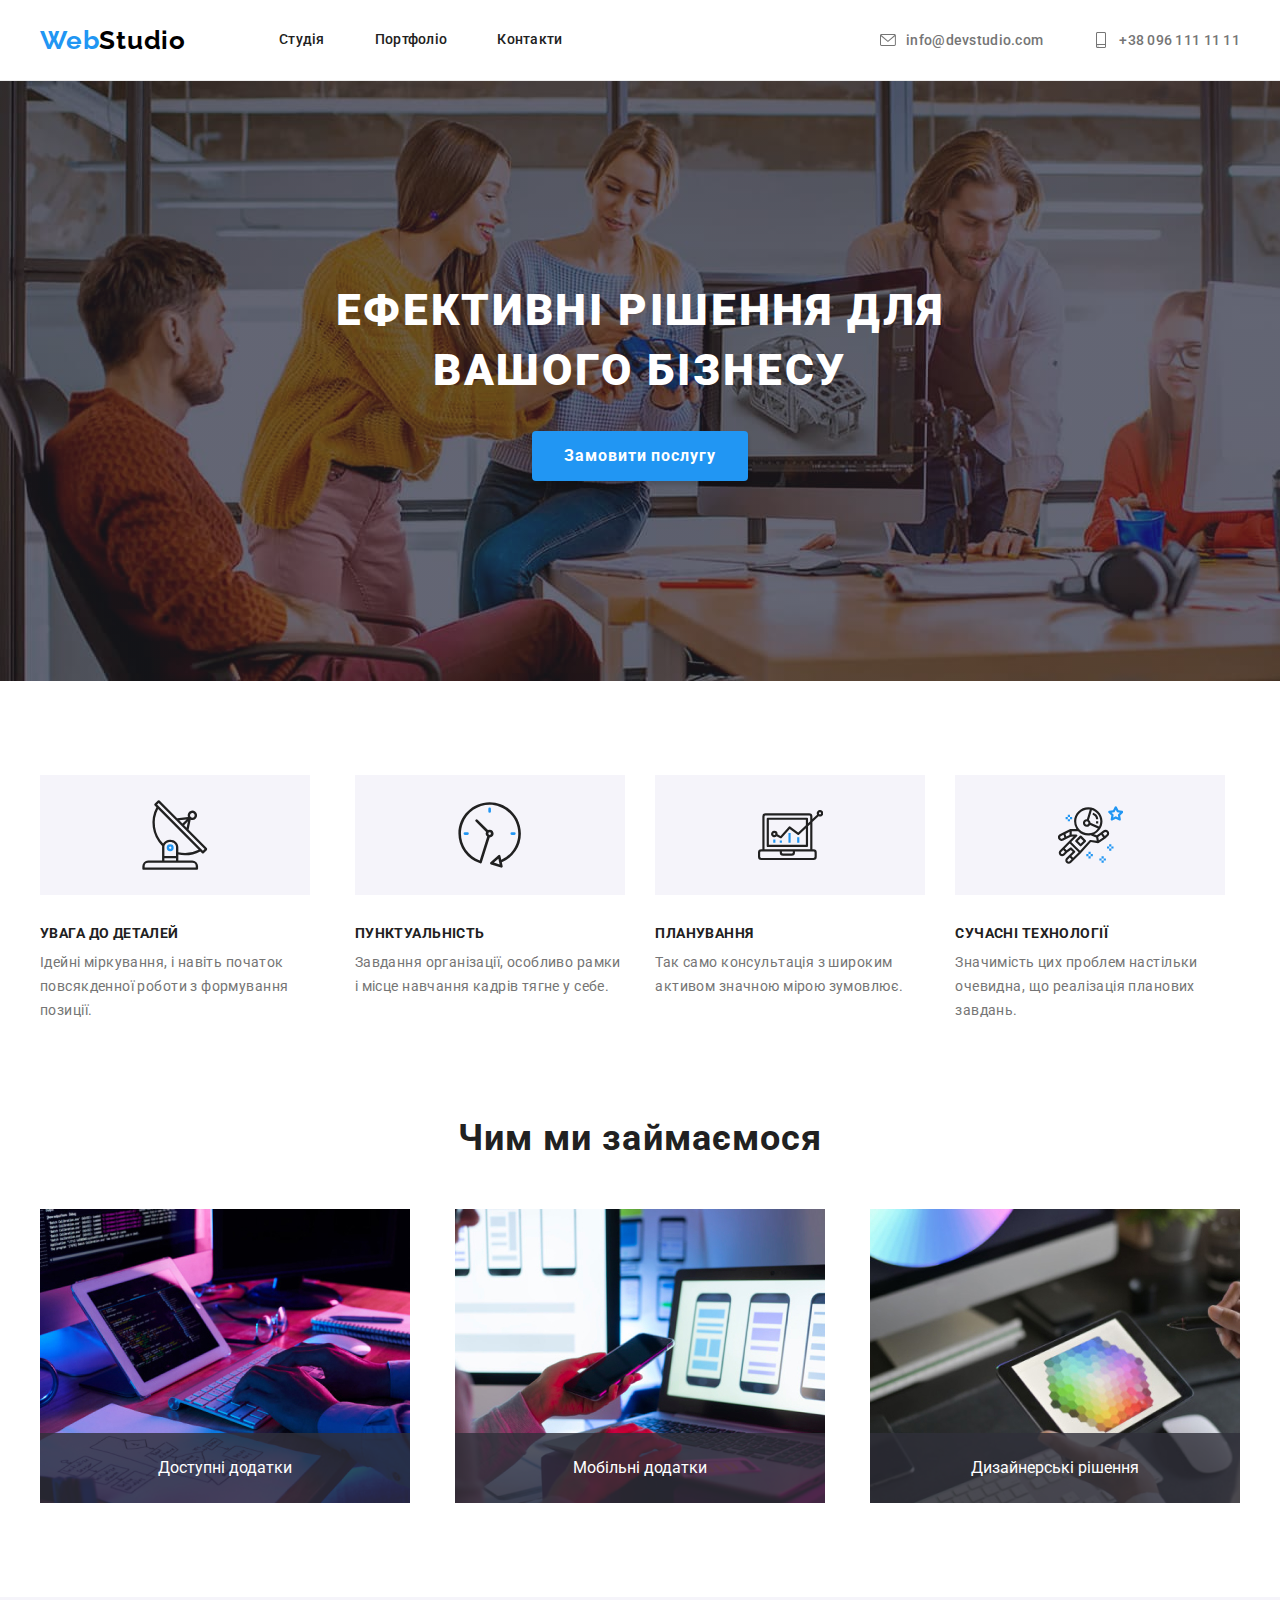
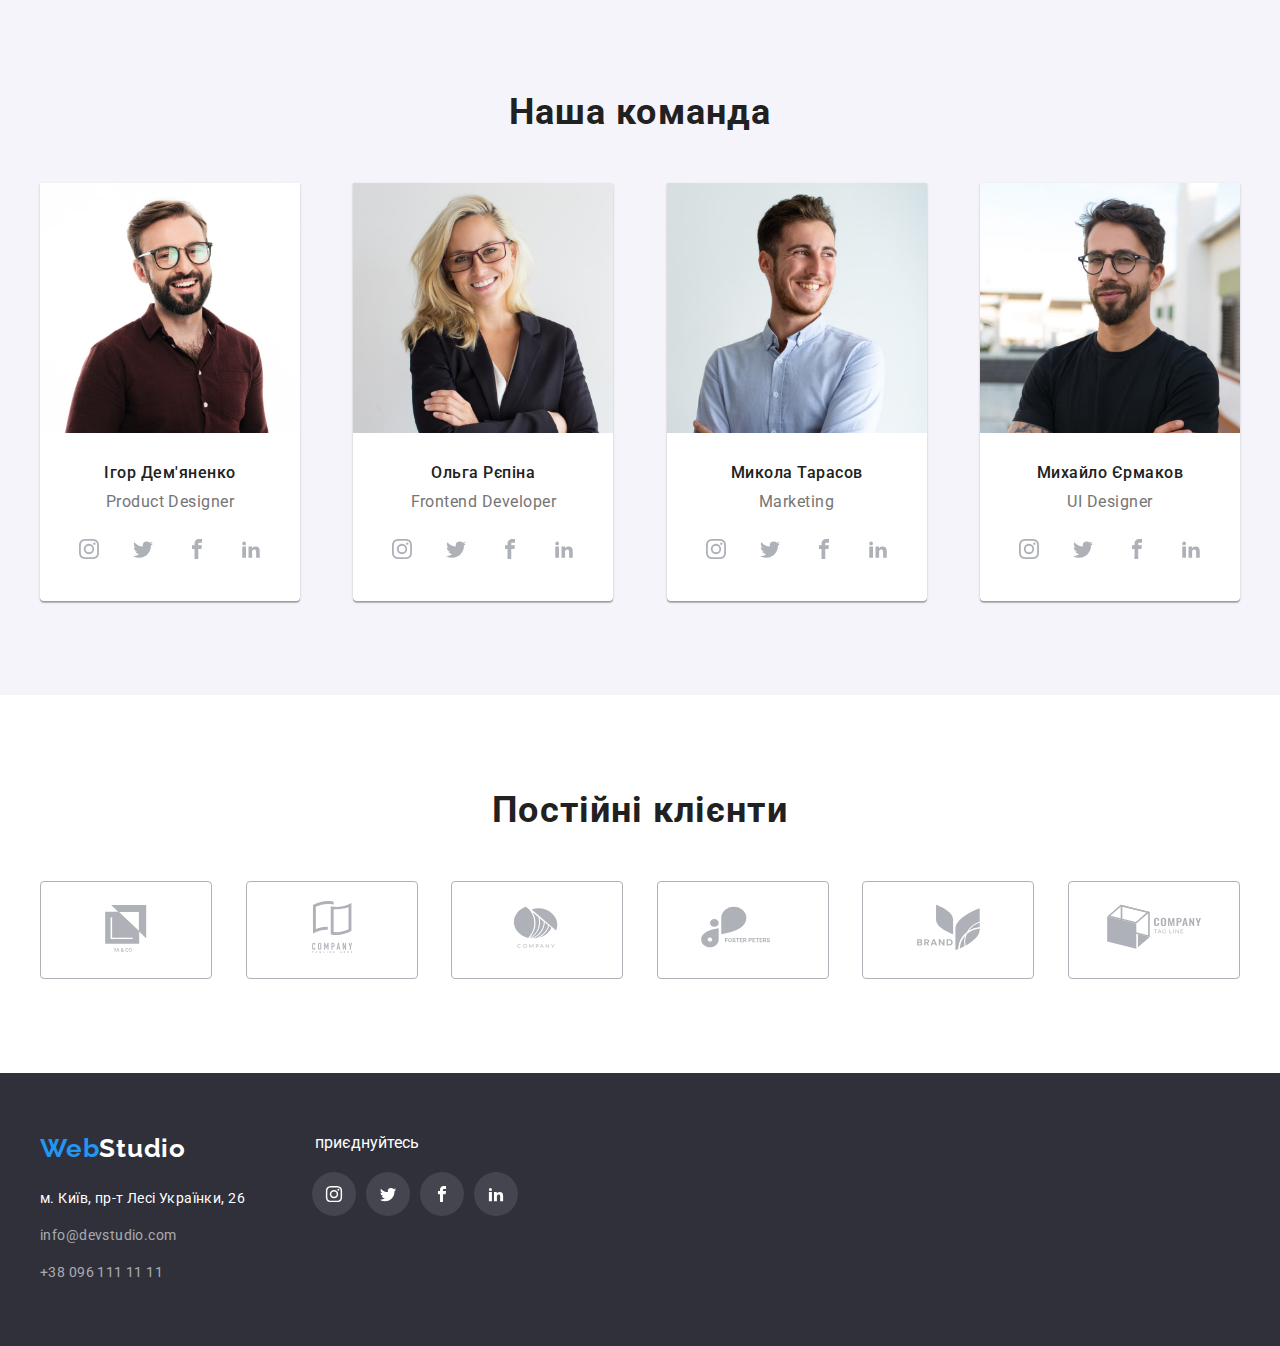
==== index.html @ 0c2662d4 "homework#5" ====
<!DOCTYPE html>
<html lang="UK">
  <head>
    <meta charset="UTF-8" />
    <meta http-equiv="X-UA-Compatible" content="IE=edge" />
    <meta name="viewport" content="width=device-width, initial-scale=1.0" />
    <title>goit-markup-hw-03</title>
    <link rel="preconnect" href="https://fonts.googleapis.com" />
    <link rel="preconnect" href="https://fonts.gstatic.com" crossorigin />
    <link
      href="https://fonts.googleapis.com/css2?family=Raleway:wght@700&family=Roboto:wght@400;500;700;900&display=swap"
      rel="stylesheet"
    />
    <link
      rel="stylesheet"
      href="https://cdnjs.cloudflare.com/ajax/libs/modern-normalize/1.1.0/modern-normalize.min.css"
      integrity="sha512-wpPYUAdjBVSE4KJnH1VR1HeZfpl1ub8YT/NKx4PuQ5NmX2tKuGu6U/JRp5y+Y8XG2tV+wKQpNHVUX03MfMFn9Q=="
      crossorigin="anonymous"
      referrerpolicy="no-referrer"
    />
    <link rel="stylesheet" href="./css/styles.css" />
  </head>
  <body>
    <header class="header">
      <div class="container header-container">
        <a class="header-title" href="./index.html"
          ><span class="header-subtitle">Web</span>Studio</a
        >
        <nav class="navigation">
          <ul class="header-nav">
            <li><a class="header-nav-link" href="./index.html">Студія</a></li>
            <li>
              <a class="header-nav-link" href="./portfolio.html">Портфоліо</a>
            </li>
            <li><a class="header-nav-link" href="./index.html">Контакти</a></li>
          </ul>
        </nav>
        <ul class="header-nav">
          <li class="header-icons-position">
            <a class="header-contact" href="mailto:info@devstudio.com">
              <svg class="header-icon" width="16" height="12">
                <use href="./images/icon.svg#icon-envelope"></use>
              </svg>
              info@devstudio.com
            </a>
          </li>
          <li class="header-icons-position">
            <a class="header-contact" href="tel:+380961111111">
              <svg class="header-icon" width="16" height="16">
                <use href="./images/icon.svg#icon-smartphone"></use>
              </svg>
              +38 096 111 11 11
            </a>
          </li>
        </ul>
      </div>
    </header>

    <main>
      <!-- //*======================= HERO =========================-->

      <section class="hero">
        <div class="container hero-container">
          <h1 class="hero-title">Ефективні рішення для вашого бізнесу</h1>
          <button class="hero-btn btn" type="button" data-modal-open>
            Замовити послугу
          </button>
        </div>
      </section>

      <!-- //*======================= BENEFITS =========================-->

      <section class="benefits">
        <div class="container benefits-container">
          <h2 class="benefits-title-hidden">Наші переваги</h2>
          <ul class="benefits-list">
            <li class="benefits-item">
              <div class="benefits-icon">
                <svg class="benefits-icon-one" width="65.32px" height="70px">
                  <use href="./images/icon.svg#icon-Group"></use>
                </svg>
              </div>
              <h3 class="benefits-title">УВАГА ДО ДЕТАЛЕЙ</h3>
              <p class="benefits-text">
                Ідейні міркування, і навіть початок повсякденної роботи з
                формування позиції.
              </p>
            </li>
            <li class="benefits-item">
              <div class="benefits-icon">
                <svg class="benefits-icon-one" width="65.32px" height="70px">
                  <use href="./images/icon.svg#icon-clock-1"></use>
                </svg>
              </div>
              <h3 class="benefits-title">ПУНКТУАЛЬНІСТЬ</h3>
              <p class="benefits-text">
                Завдання організації, особливо рамки і місце навчання кадрів
                тягне у себе.
              </p>
            </li>
            <li class="benefits-item">
              <div class="benefits-icon">
                <svg class="benefits-icon-one" width="65.32px" height="70px">
                  <use href="./images/icon.svg#icon-diagram-1"></use>
                </svg>
              </div>
              <h3 class="benefits-title">ПЛАНУВАННЯ</h3>
              <p class="benefits-text">
                Так само консультація з широким активом значною мірою зумовлює.
              </p>
            </li>
            <li class="benefits-item">
              <div class="benefits-icon">
                <svg class="benefits-icon-one" width="65.32px" height="70px">
                  <use href="./images/icon.svg#icon-astronaut-1"></use>
                </svg>
              </div>
              <h3 class="benefits-title">СУЧАСНІ ТЕХНОЛОГІЇ</h3>
              <p class="benefits-text">
                Значимість цих проблем настільки очевидна, що реалізація
                планових завдань.
              </p>
            </li>
          </ul>
        </div>
      </section>

      <!-- //*======================= WHAT-WE-DO =============-->

      <section class="whatwedo">
        <div class="container whatwedo-container">
          <h2 class="section-title whatwedo-title">Чим ми займаємося</h2>

          <ul class="whatwedo-list">
            <li class="whatwedo-item">
              <div class="whatwedo-top-text">
                <img src="./images/img.jpg" alt="photo" />
                <p class="whatwedo-uptitle">Доступні додатки</p>
              </div>
            </li>
            <li class="whatwedo-item">
              <div class="whatwedo-top-text">
                <img src="./images/img1.jpg" alt="photo1" />
                <p class="whatwedo-uptitle">Мобільні додатки</p>
              </div>
            </li>
            <li class="whatwedo-item">
              <div class="whatwedo-top-text">
                <img src="./images/img2.jpg" alt="photo2" />
                <p class="whatwedo-uptitle">Дизайнерські рішення</p>
              </div>
            </li>
          </ul>
        </div>
      </section>

      <!-- //*======================= OUR TEAM =========================-->

      <section class="team">
        <div class="container team-container">
          <h2 class="section-title team-title">Наша команда</h2>
          <ul class="team-list">
            <li class="team-item">
              <img
                src="./images/igor.jpg"
                alt="photo_igor"
                width="260"
                height="270"
              />
              <p class="team-uptitle">Ігор Дем'яненко</p>
              <p class="team-subtitle">Product Designer</p>
              <ul class="team-soc-list">
                <li class="team-soc-item">
                  <a class="team-soc-link" href="#">
                    <svg class="team-soc-icon" widht="20" height="20">
                      <use href="./images/icon.svg#icon-instagram"></use>
                    </svg>
                  </a>
                </li>
                <li class="team-soc-item">
                  <a class="team-soc-link" href="#">
                    <svg class="team-soc-icon" widht="20" height="20">
                      <use href="./images/icon.svg#icon-twitter"></use>
                    </svg>
                  </a>
                </li>
                <li class="team-soc-item">
                  <a class="team-soc-link" href="#">
                    <svg class="team-soc-icon" widht="20" height="20">
                      <use href="./images/icon.svg#icon-facebook"></use>
                    </svg>
                  </a>
                </li>
                <li class="team-soc-item">
                  <a class="team-soc-link" href="#">
                    <svg class="team-soc-icon" widht="20" height="20">
                      <use href="./images/icon.svg#icon-linkedin2"></use>
                    </svg>
                  </a>
                </li>
              </ul>
            </li>
            <li class="team-item">
              <img
                src="./images/olga.jpg"
                alt="photo_olga"
                width="260"
                height="270"
              />
              <p class="team-uptitle">Ольга Рєпіна</p>
              <p class="team-subtitle">Frontend Developer</p>
              <ul class="team-soc-list">
                <li class="team-soc-item">
                  <a class="team-soc-link" href="#">
                    <svg class="team-soc-icon" widht="20" height="20">
                      <use href="./images/icon.svg#icon-instagram"></use>
                    </svg>
                  </a>
                </li>
                <li class="team-soc-item">
                  <a class="team-soc-link" href="#">
                    <svg class="team-soc-icon" widht="20" height="20">
                      <use href="./images/icon.svg#icon-twitter"></use>
                    </svg>
                  </a>
                </li>
                <li class="team-soc-item">
                  <a class="team-soc-link" href="#">
                    <svg class="team-soc-icon" widht="20" height="20">
                      <use href="./images/icon.svg#icon-facebook"></use>
                    </svg>
                  </a>
                </li>
                <li class="team-soc-item">
                  <a class="team-soc-link" href="#">
                    <svg class="team-soc-icon" width="20" height="20">
                      <use href="./images/icon.svg#icon-linkedin2"></use>
                    </svg>
                  </a>
                </li>
              </ul>
            </li>
            <li class="team-item">
              <img
                src="./images/mukola.jpg"
                alt="photo_mukola"
                width="260"
                height="270"
              />
              <p class="team-uptitle">Микола Тарасов</p>
              <p class="team-subtitle">Marketing</p>
              <ul class="team-soc-list">
                <li class="team-soc-item">
                  <a class="team-soc-link" href="#">
                    <svg class="team-soc-icon" widht="20" height="20">
                      <use href="./images/icon.svg#icon-instagram"></use>
                    </svg>
                  </a>
                </li>
                <li class="team-soc-item">
                  <a class="team-soc-link" href="#">
                    <svg class="team-soc-icon" widht="20" height="20">
                      <use href="./images/icon.svg#icon-twitter"></use>
                    </svg>
                  </a>
                </li>
                <li class="team-soc-item">
                  <a class="team-soc-link" href="#">
                    <svg class="team-soc-icon" widht="20" height="20">
                      <use href="./images/icon.svg#icon-facebook"></use>
                    </svg>
                  </a>
                </li>
                <li class="team-soc-item">
                  <a class="team-soc-link" href="#">
                    <svg class="team-soc-icon" widht="20" height="20">
                      <use href="./images/icon.svg#icon-linkedin2"></use>
                    </svg>
                  </a>
                </li>
              </ul>
            </li>
            <li class="team-item">
              <img
                src="./images/muhajlo.jpg"
                alt="photo_muhajlo"
                width="260"
                height="270"
              />
              <p class="team-uptitle">Михайло Єрмаков</p>
              <p class="team-subtitle">UI Designer</p>
              <ul class="team-soc-list">
                <li class="team-soc-item">
                  <a class="team-soc-link" href="#">
                    <svg class="team-soc-icon" widht="20" height="20">
                      <use href="./images/icon.svg#icon-instagram"></use>
                    </svg>
                  </a>
                </li>
                <li class="team-soc-item">
                  <a class="team-soc-link" href="#">
                    <svg class="team-soc-icon" widht="20" height="20">
                      <use href="./images/icon.svg#icon-twitter"></use>
                    </svg>
                  </a>
                </li>
                <li class="team-soc-item">
                  <a class="team-soc-link" href="#">
                    <svg class="team-soc-icon" widht="20" height="20">
                      <use href="./images/icon.svg#icon-facebook"></use>
                    </svg>
                  </a>
                </li>
                <li class="team-soc-item">
                  <a class="team-soc-link" href="#">
                    <svg class="team-soc-icon" widht="20" height="20">
                      <use href="./images/icon.svg#icon-linkedin2"></use>
                    </svg>
                  </a>
                </li>
              </ul>
            </li>
          </ul>
        </div>
      </section>

      <!-- //*=======================  OUR ADVANTAGES  =========================-->
      <section>
        <div class="container advantages-container">
          <h2 class="section-title advantages-title">Постійні клієнти</h2>
          <ul class="advantages-list">
            <li class="advantages-item">
              <a class="advantages-link" href="#">
                <svg class="advantages-icon" width="170" height="92">
                  <use href="./images/icon.svg#icon-Client-1"></use>
                </svg>
              </a>
            </li>
            <li class="advantages-item">
              <a class="advantages-link" href="#">
                <svg class="advantages-icon" width="170" height="92">
                  <use href="./images/icon.svg#icon-Client-2"></use>
                </svg>
              </a>
            </li>
            <li class="advantages-item">
              <a class="advantages-link" href="#">
                <svg class="advantages-icon" width="170" height="92">
                  <use href="./images/icon.svg#icon-Client-3"></use>
                </svg>
              </a>
            </li>
            <li class="advantages-item">
              <a class="advantages-link" href="#">
                <svg class="advantages-icon" width="170" height="92">
                  <use href="./images/icon.svg#icon-Client-4"></use>
                </svg>
              </a>
            </li>
            <li class="advantages-item">
              <a class="advantages-link" href="#">
                <svg class="advantages-icon" width="170" height="92">
                  <use href="./images/icon.svg#icon-Client-5"></use>
                </svg>
              </a>
            </li>
            <li class="advantages-item">
              <a class="advantages-link" href="#">
                <svg class="advantages-icon" width="170" height="92">
                  <use href="./images/icon.svg#icon-Client-6"></use>
                </svg>
              </a>
            </li>
          </ul>
        </div>
        <a class="q" href=""></a>
      </section>
    </main>

    <!-- //*======================= FOOTER =========================-->

    <footer class="footer">
      <div class="container footer-container">
        <div class="footer-address">
          <a class="footer-title" href="./index.html"
            >Web<span class="footer-subtitle">Studio</span></a
          >
          <ul class="footer-list">
            <li class="footer-item">
              <a
                class="footer-link"
                href="https://goo.gl/maps/ZGy36pKghgv9Vfy66"
                >м. Київ, пр-т Лесі Українки, 26</a
              >
            </li>
            <li class="footer-item">
              <a class="footer-contacts" href="mailto:info@devstudio.com"
                >info@devstudio.com</a
              >
            </li>
            <li class="footer-item">
              <a class="footer-contacts" href="tel:+380961111111"
                >+38 096 111 11 11</a
              >
            </li>
          </ul>
        </div>
        <div class="footer-social">
          <p class="footer-p">приєднуйтесь</p>
          <ul class="footer-soc-list">
            <li class="footer-soc-icon">
              <a class="footer-soc-link" href="#">
                <svg widht="20" height="16.25">
                  <use href="./images/icon.svg#icon-instagram"></use>
                </svg>
              </a>
            </li>
            <li class="footer-soc-icon">
              <a class="footer-soc-link" href="#">
                <svg widht="20" height="16.25">
                  <use href="./images/icon.svg#icon-twitter"></use>
                </svg>
              </a>
            </li>
            <li class="footer-soc-icon">
              <a class="footer-soc-link" href="#">
                <svg widht="20" height="16.25">
                  <use href="./images/icon.svg#icon-facebook"></use>
                </svg>
              </a>
            </li>
            <li class="footer-soc-icon">
              <a class="footer-soc-link" href="#">
                <svg widht="20" height="16.25">
                  <use href="./images/icon.svg#icon-linkedin2"></use>
                </svg>
              </a>
            </li>
          </ul>
        </div>
      </div>
    </footer>
    <div class="backdrop is-hidden" data-modal>
      <div class="modal">
        <button class="modal-close" type="button" data-modal-close>
          <svg class="modal-close-icon" width="11" height="11">
            <use href="./images/icon.svg#icon-clock-1"></use>
          </svg>
        </button>
      </div>
    </div>
    <script src="./js/modal.js"></script>
  </body>
</html>
---- css/styles.css ----
:root {
  --font-ral: "Raleway", sans-serif;
}

* {
  margin: 0;
  padding: 0;
}

body {
  font-family: "Roboto", sans-serif;
}

ul {
  list-style: none;
  margin: 0;
  padding: 0;
}

a {
  text-decoration: none;
}

h1,
h2,
h3,
h4,
h5,
h6,
p {
  margin: 0;
}

.section-title {
  font-weight: 700;
  font-size: 36px;
  line-height: 1.1666;
  text-align: center;
  letter-spacing: 0.03em;
  color: #212121;
}

img {
  display: block;
  max-width: 100%;
  height: auto;
}

.btn {
  cursor: pointer;
}
.container {
  width: 1200px;
  padding-left: 15px;
  padding-right: 15px;
  margin: 0 auto;
  /* outline: 2px solid red; */
}

/* //*================= HEADER ================== */

.header {
  border-bottom: 1px solid #ececec;
}

.header-container {
  display: flex;
  align-items: center;
  height: 80px;
}

.header-title {
  font-family: var(--font-ral);
  text-decoration: none;
  font-weight: 700;
  font-size: 26px;
  line-height: 1.1923;
  letter-spacing: 0.03em;
  color: #000000;
}

.header-subtitle {
  color: #2196f3;
}

.navigation {
  margin-left: 93px;
  margin-right: auto;
}

.header-nav {
  display: flex;
  gap: 50px;
  position: relative;
}

.header-nav-link {
  font-weight: 500;
  font-size: 14px;
  line-height: 1.1428;
  letter-spacing: 0.02em;
  color: #212121;
  transition-property: color;
  transition-duration: 250ms;
  transition-timing-function: cubic-bezier(0.4, 0, 0.2, 1);
  padding-bottom: 32px;
}
.header-nav-link::after {
  content: "";
  width: 100%;
  height: 4px;
  background-color: #2196f3;
  display: block;
  opacity: 0;
  transform: translateY(27px);
  /* position: absolute;
  bottom: 0;
  left: 0; */
}

.header-nav-link:hover,
.header-nav-link:focus {
  color: #2196f3;
}

.header-nav-link:hover::after {
  opacity: 1;
}

.header-icons-position {
  display: flex;
  align-items: center;
  justify-content: center;
  gap: 10px;
}

.header-contact {
  height: 16px;
  font-weight: 500;
  font-size: 14px;
  line-height: 1.1428;
  letter-spacing: 0.02em;
  color: #757575;
  display: flex;
  justify-content: center;
  align-items: center;
  transition-property: color;
  transition-duration: 250ms;
  transition-timing-function: cubic-bezier(0.4, 0, 0.2, 1);
}

.header-contact:hover,
.header-icon:hover,
.header-contact:focus,
.header-icon:focus {
  color: #2196f3;
}

.header-icon {
  margin-right: 10px;
  fill: currentColor;
  transition-property: color;
  transition-duration: 250ms;
  transition-timing-function: cubic-bezier(0.4, 0, 0.2, 1);
}
/* //*================= HERO ================== */

.hero {
  max-width: 1600px;
  margin: 0 auto;
  padding-top: 200px;
  padding-bottom: 200px;
  background-image: linear-gradient(
      rgba(47, 48, 58, 0.4),
      rgba(47, 48, 58, 0.4)
    ),
    url(../images/hero.jpg);
  background-repeat: no-repeat;
  background-size: cover;
}

.hero-title {
  font-weight: 900;
  font-size: 44px;
  line-height: 1.3636;
  text-align: center;
  letter-spacing: 0.06em;
  text-transform: uppercase;
  color: #ffffff;
  width: 696px;
  margin: 0 auto;
  margin-bottom: 30px;
}

.hero-btn {
  font-family: inherit;
  background: #2196f3;
  box-shadow: 0px 4px 4px rgba(0, 0, 0, 0.15);
  border-radius: 4px;
  font-weight: 700;
  font-size: 16px;
  line-height: 30px;
  align-items: center;
  text-align: center;
  letter-spacing: 0.06em;
  color: #ffffff;
  width: 216px;
  height: 50px;
  display: block;
  margin: 0 auto;
  border: none;
}

.hero-btn:hover,
.hero-btn:focus {
  background-color: #188ce8;
}

/* //*================= BENEFITS ================== */

.benefits {
  padding-top: 94px;
  padding-bottom: 94px;
}

.benefits-icon {
  width: 270px;
  height: 120px;
  background: #f5f4fa;
  display: flex;
  align-items: center;
  justify-content: center;
  margin-bottom: 30px;
}

.benefits-title-hidden {
  position: absolute;
  width: 1px;
  height: 1px;
  margin: -1px;
  border: 0;
  padding: 0;
  white-space: nowrap;
  clip-path: inset(100%);
  clip: rect(0 0 0 0);
  overflow: hidden;
}

.benefits-list {
  display: flex;
  justify-content: space-around;
  gap: 30px;
}

.benefits-title {
  font-weight: 700;
  font-size: 14px;
  line-height: 1.1428;
  letter-spacing: 0.03em;
  text-transform: uppercase;
  color: #212121;
  margin-bottom: 10px;
}

.benefits-text {
  font-size: 14px;
  line-height: 1.7142;
  letter-spacing: 0.03em;
  color: #757575;
  display: flex;
  justify-content: space-between;
}

/* //*================= WHAT-WE-DO ================== */

.whatwedo {
  padding-bottom: 94px;
}

.whatwedo-title {
  margin-bottom: 50px;
}

.whatwedo-list {
  display: flex;
  flex-direction: row;
  justify-content: space-between;
}

.whatwedo-top-text {
  position: relative;
  background-color: #188ce8;
}

.whatwedo-uptitle {
  position: absolute;
  width: 100%;
  height: 70px;
  bottom: 0px;
  display: flex;
  align-items: center;
  justify-content: center;
  background-color: rgba(47, 48, 58, 0.8);
  color: #ffffff;
}

/* //*================= OUR TEAM ================== */

.team {
  background: #f5f4fa;
  padding-top: 94px;
  padding-bottom: 94px;
}

.team-title {
  margin-bottom: 50px;
}

.team-list {
  display: flex;
  justify-content: space-between;
}

.team-item {
  width: calc(100% - 90px) / 4;
  box-shadow: 0px 1px 3px rgba(0, 0, 0, 0.12), 0px 1px 1px rgba(0, 0, 0, 0.14),
    0px 2px 1px rgba(0, 0, 0, 0.2);
  border-radius: 0px 0px 4px 4px;
  background: white;
}

.team-uptitle {
  font-weight: 500;
  font-size: 16px;
  line-height: 1.1875;
  text-align: center;
  letter-spacing: 0.03em;
  color: #212121;
  padding-top: 30px;
  padding-bottom: 10px;
}

.team-subtitle {
  font-size: 16px;
  line-height: 1.1875;
  text-align: center;
  letter-spacing: 0.03em;
  color: #757575;
  padding-bottom: 16px;
}

.team-soc-list {
  display: flex;
  justify-content: center;
  gap: 10px;
  margin-bottom: 30px;
}

.team-soc-item {
  width: 44px;
  height: 44px;
}

.team-soc-link {
  width: 100%;
  height: 100%;
  background-color: #ffffff;
  border-radius: 50%;
  display: flex;
  align-items: center;
  justify-content: center;
  fill: #afb1b8;
  transition-property: background-color, fill;
  transition-duration: 250ms;
  transition-timing-function: cubic-bezier(0.4, 0, 0.2, 1);
}

.team-soc-link:hover,
.team-soc-link:focus {
  background-color: #2196f3;
  fill: #ffffff;
}

/* //*================= OUR ADVANTAGES ================== */

.advantages-container {
  max-width: 1600px;
}

.advantages-title {
  display: flex;
  justify-content: center;
  margin-top: 94px;
  margin-bottom: 50px;
}

.advantages-list {
  display: flex;
  justify-content: space-between;
  margin-bottom: 94px;
  gap: 30px;
}

.advantages-link {
  display: block;
  border: 1px solid #afb1b8;
  color: #afb1b8;
  border-radius: 4px;
  transition-property: border, fill;
  transition-duration: 250ms;
  transition-timing-function: cubic-bezier(0.4, 0, 0.2, 1);
}

.advantages-link:hover,
.advantages-link:focus {
  border: 1px solid #2196f3;
  color: #2196f3;
}

.advantages-icon {
  fill: currentColor;
}

/* //*================= FOOTER ================== */

.footer {
  background: #2f303a;
  padding-top: 60px;
  padding-bottom: 60px;
}

.footer-container {
  display: flex;
}

.footer-address {
  margin-right: 70px;
}

.footer-title {
  font-family: var(--font-ral);
  text-decoration: none;
  font-weight: 700;
  font-size: 26px;
  line-height: 1.1923;
  letter-spacing: 0.03em;
  color: #2196f3;
  display: block;
  margin-bottom: 20px;
}

.footer-subtitle {
  color: #ffffff;
}

.footer-item:last-child {
  margin-bottom: 0;
}

.footer-item {
  margin-bottom: 9px;
}

.footer-link {
  font-size: 14px;
  line-height: 2;
  letter-spacing: 0.03em;
  color: #ffffff;
  transition-property: color;
  transition-duration: 250ms;
  transition-timing-function: cubic-bezier(0.4, 0, 0.2, 1);
}

.footer-link:hover,
.footer-link:focus,
.footer-contacts:hover,
.footer-contacts:focus {
  color: #2196f3;
}

.footer-contacts {
  font-size: 14px;
  line-height: 2;
  letter-spacing: 0.03em;
  color: rgba(255, 255, 255, 0.6);
}

.footer-social {
  width: 200px;
  height: 80px;
}

.footer-p {
  color: white;
  margin-bottom: 20px;
}

.footer-soc-list {
  display: flex;
  justify-content: center;
  align-content: center;
  gap: 10px;
  padding: 0;
}

.footer-soc-icon {
  width: 44px;
  height: 44px;
}

.footer-soc-link {
  width: 100%;
  height: 100%;
  background-color: rgba(255, 255, 255, 0.1);
  border-radius: 50%;
  display: flex;
  align-items: center;
  justify-content: center;
  fill: #ffffff;
  transition-property: background-color;
  transition-duration: 250ms;
  transition-timing-function: cubic-bezier(0.4, 0, 0.2, 1);
}

.footer-soc-link:hover {
  background: #2196f3;
}

/* !======================= PORTFOLIO ==========================================  */

.portfolio {
  background: #ffffff;
  padding-top: 94px;
  padding-bottom: 94px;
}

.portfolio-title-hidden {
  position: absolute;
  width: 1px;
  height: 1px;
  margin: -1px;
  border: 0;
  padding: 0;
  white-space: nowrap;
  clip-path: inset(100%);
  clip: rect(0 0 0 0);
  overflow: hidden;
}

.navportfolio-list {
  display: flex;
  justify-content: center;
  gap: 8px;
  margin-bottom: 50px;
}

.main-btn {
  font-weight: 500;
  font-size: 16px;
  line-height: 1.63;
  text-align: center;
  letter-spacing: 0.03em;
  color: #212121;
  background: #f5f4fa;
  border-radius: 4px;
  border: #f5f4fa;
  padding-top: 6px;
  padding-bottom: 6px;
  padding-right: 22px;
  padding-left: 22px;
  transition-property: background-color, color, box-shadow;
  transition-duration: 250ms;
  transition-timing-function: cubic-bezier(0.4, 0, 0.2, 1);
}

.main-btn:hover,
.main-btn:focus {
  background: #2196f3;
  color: white;
  box-shadow: 0px 3px 1px rgba(0, 0, 0, 0.1), 0px 1px 2px rgba(0, 0, 0, 0.08),
    0px 2px 2px rgba(0, 0, 0, 0.12);
}

/* ?======================= PORTFOLIO =========================  */

.portfolio-first-row {
  display: flex;
  justify-content: space-between;
  margin-bottom: 30px;
}

.portfolio-second-row {
  display: flex;
  justify-content: space-between;
  margin-bottom: 30px;
}

.portfolio-thrid-row {
  display: flex;
  justify-content: space-between;
}

.portfolio-sublist {
  padding: 20px 24px;
  border-right: 1px solid #eeeeee;
  border-left: 1px solid #eeeeee;
  border-bottom: 1px solid #eeeeee;
}

.portfolio-item {
  background: #ffffff;
  transition-property: box-shadow;
  transition-duration: 250ms;
  transition-timing-function: cubic-bezier(0.4, 0, 0.2, 1);
}

.portfolio-item:hover {
  box-shadow: 0px 3px 1px rgba(0, 0, 0, 0.1), 0px 1px 2px rgba(0, 0, 0, 0.08),
    0px 2px 2px rgba(0, 0, 0, 0.12);
}

.portfolio-item:hover .portfolio-item-text {
  transform: translateY(0);
}

.portfolio-top-text {
  position: relative;
  overflow: hidden;
}

.portfolio-item-text {
  position: absolute;
  top: 0;
  /* bottom: 0;
  left: 0; */
  background: rgba(33, 150, 243, 0.9);
  width: 100%;
  height: 100%;
  padding: 63px 24px;
  overflow: auto;
  transform: translateY(100%);
  transition: transform 250ms linear;
}

.portfolio-title {
  font-weight: 700;
  font-size: 18px;
  line-height: 2;
  letter-spacing: 0.06em;
  color: #212121;
  text-align: left;
}

.portfolio-subtitle {
  font-size: 16px;
  line-height: 1.875;
  letter-spacing: 0.03em;
  color: #757575;
  text-align: left;
}

/* ?================== modal window ==================  */

.backdrop {
  position: fixed;
  top: 0;
  width: 100%;
  height: 100%;
  background-color: rgba(3, 18, 30, 0.394);
  transition: opacity 300ms linear, visibility 300ms linear;
}
.modal {
  position: absolute;
  left: 50%;
  top: 50%;
  height: 500px;
  width: 550px;
  border-radius: 4px;
  background: rgba(255, 255, 255, 1);
  /* Центрування обєкта */
  transform: translate(-50%, -50%) scale(1);
  transition: transform 300ms linear;
}
.backdrop.is-hidden .modal {
  transform: translate(-50%, -50%) scale(0);
}

.modal-close {
  position: absolute;
  top: 8px;
  right: 8px;
  width: 30px;
  height: 30px;
  border: 1px solid rgba(0, 0, 0, 0.1);
  border-radius: 50%;
  display: flex;
  align-items: center;
  justify-content: center;
  background-color: transparent;
  cursor: pointer;
}
.is-hidden {
  opacity: 0;
  visibility: hidden;
  pointer-events: none;
}
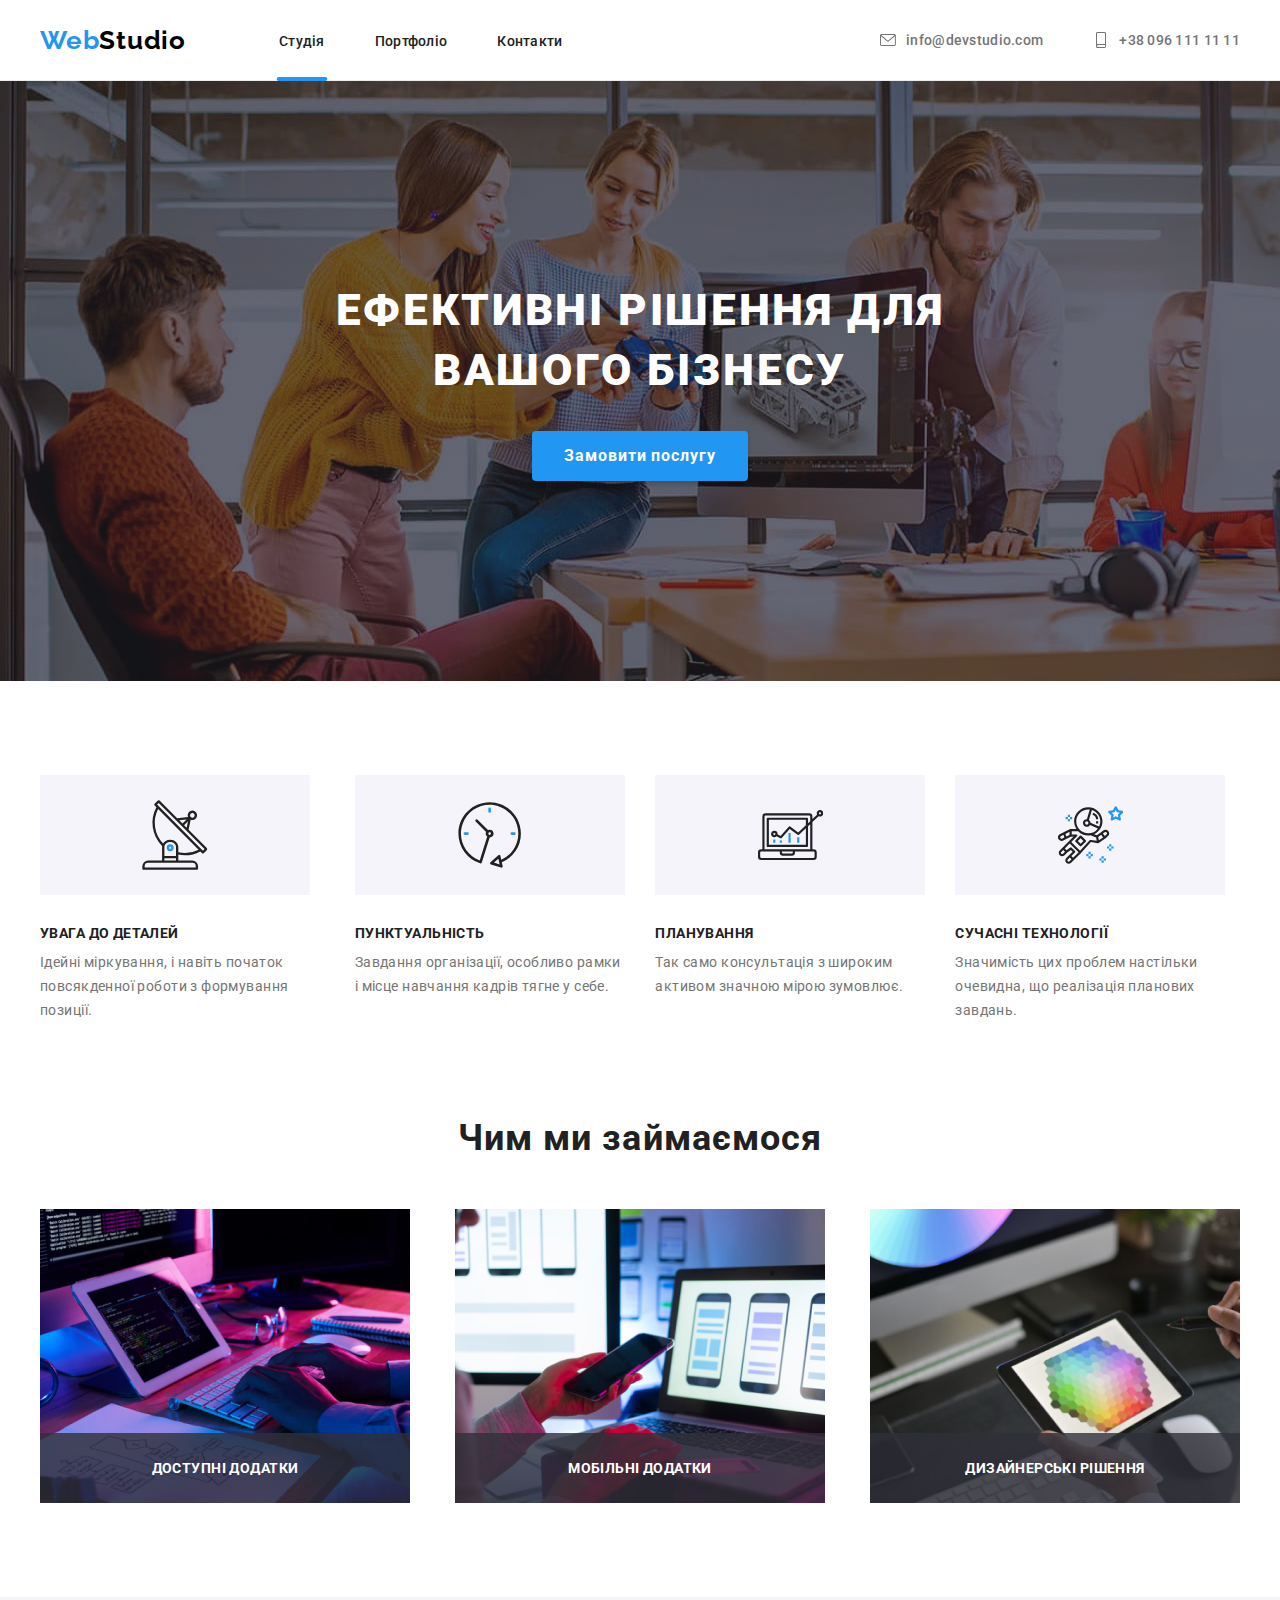
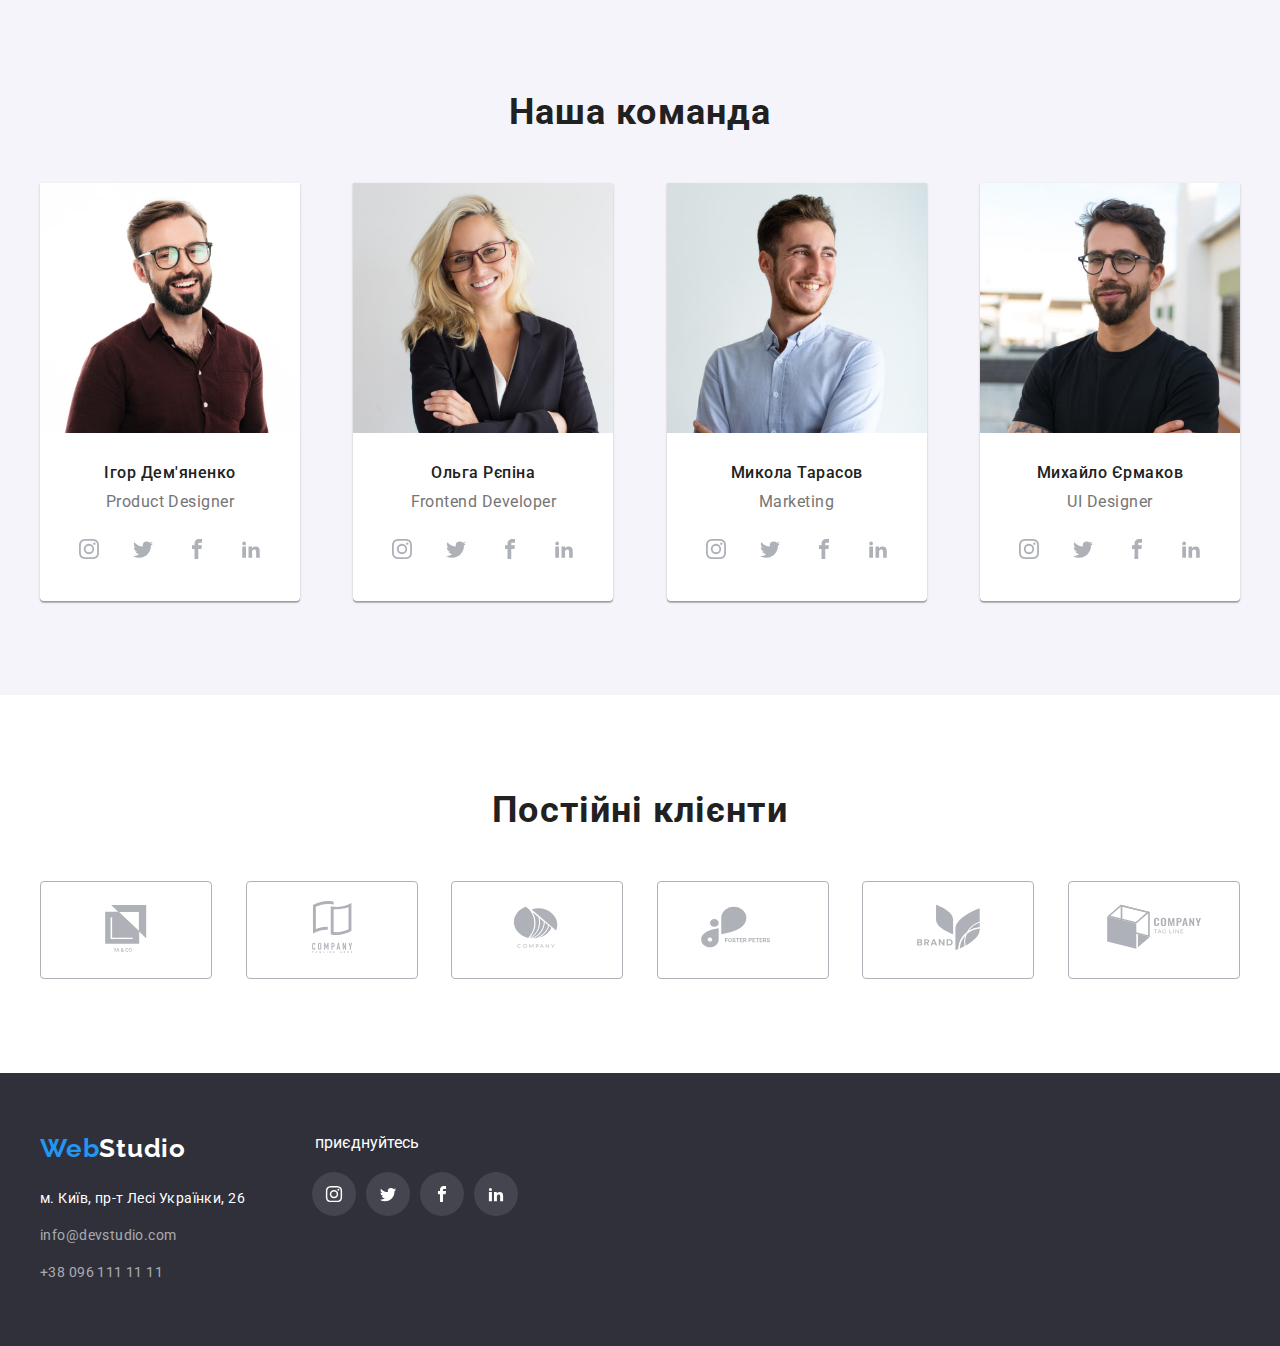
==== commit 90624cb8: "homework#5 fix" ====
--- a/index.html
+++ b/index.html
@@ -28,7 +28,7 @@
         >
         <nav class="navigation">
           <ul class="header-nav">
-            <li><a class="header-nav-link" href="./index.html">Студія</a></li>
+            <li><a class="curent header-nav-link" href="./index.html">Студія</a></li>
             <li>
               <a class="header-nav-link" href="./portfolio.html">Портфоліо</a>
             </li>
--- a/css/styles.css
+++ b/css/styles.css
@@ -94,7 +94,15 @@
   position: relative;
 }
 
+.curent {
+  color: #2196f3;
+}
+
+.curent-portfolio {
+  color: #2196f3;
+}
 .header-nav-link {
+  position: relative;
   font-weight: 500;
   font-size: 14px;
   line-height: 1.1428;
@@ -105,17 +113,28 @@
   transition-timing-function: cubic-bezier(0.4, 0, 0.2, 1);
   padding-bottom: 32px;
 }
-.header-nav-link::after {
+.header-nav-link.curent::after {
   content: "";
   width: 100%;
   height: 4px;
   background-color: #2196f3;
-  display: block;
-  opacity: 0;
-  transform: translateY(27px);
-  /* position: absolute;
+  position: absolute;
   bottom: 0;
-  left: 0; */
+  left: 0;
+  border-radius: 2px;
+  transform: scaleX(1.1);
+}
+
+.header-nav-link.curent-portfolio::after {
+  content: "";
+  width: 100%;
+  height: 4px;
+  background-color: #2196f3;
+  position: absolute;
+  bottom: 0;
+  left: 0;
+  border-radius: 2px;
+  transform: scaleX(1.1);
 }
 
 .header-nav-link:hover,
@@ -144,9 +163,6 @@
   display: flex;
   justify-content: center;
   align-items: center;
-  transition-property: color;
-  transition-duration: 250ms;
-  transition-timing-function: cubic-bezier(0.4, 0, 0.2, 1);
 }
 
 .header-contact:hover,
@@ -159,9 +175,6 @@
 .header-icon {
   margin-right: 10px;
   fill: currentColor;
-  transition-property: color;
-  transition-duration: 250ms;
-  transition-timing-function: cubic-bezier(0.4, 0, 0.2, 1);
 }
 /* //*================= HERO ================== */
 
@@ -209,6 +222,7 @@
   display: block;
   margin: 0 auto;
   border: none;
+  transition: background-color 250ms ease;
 }
 
 .hero-btn:hover,
@@ -302,6 +316,12 @@
   justify-content: center;
   background-color: rgba(47, 48, 58, 0.8);
   color: #ffffff;
+  font-weight: 700;
+  font-size: 14px;
+  line-height: 16px;
+  text-align: center;
+  letter-spacing: 0.03em;
+  text-transform: uppercase;
 }
 
 /* //*================= OUR TEAM ================== */
@@ -406,19 +426,21 @@
   border: 1px solid #afb1b8;
   color: #afb1b8;
   border-radius: 4px;
-  transition-property: border, fill;
-  transition-duration: 250ms;
-  transition-timing-function: cubic-bezier(0.4, 0, 0.2, 1);
+  transition: border 250ms linear;
+}
+
+.advantages-icon {
+  fill: currentColor;
+  transition: color 250ms linear;
 }
 
 .advantages-link:hover,
 .advantages-link:focus {
   border: 1px solid #2196f3;
+}
+.advantages-icon:hover,
+.advantages-icon:focus {
   color: #2196f3;
-}
-
-.advantages-icon {
-  fill: currentColor;
 }
 
 /* //*================= FOOTER ================== */
@@ -466,9 +488,7 @@
   line-height: 2;
   letter-spacing: 0.03em;
   color: #ffffff;
-  transition-property: color;
-  transition-duration: 250ms;
-  transition-timing-function: cubic-bezier(0.4, 0, 0.2, 1);
+  transition: color 250ms linear;
 }
 
 .footer-link:hover,
@@ -483,6 +503,7 @@
   line-height: 2;
   letter-spacing: 0.03em;
   color: rgba(255, 255, 255, 0.6);
+  transition: color 250ms linear;
 }
 
 .footer-social {
@@ -631,8 +652,6 @@
 .portfolio-item-text {
   position: absolute;
   top: 0;
-  /* bottom: 0;
-  left: 0; */
   background: rgba(33, 150, 243, 0.9);
   width: 100%;
   height: 100%;
@@ -640,6 +659,10 @@
   overflow: auto;
   transform: translateY(100%);
   transition: transform 250ms linear;
+  font-size: 18px;
+  line-height: 1.55;
+  letter-spacing: 0.03em;
+  color: #ffffff;
 }
 
 .portfolio-title {
@@ -703,4 +726,4 @@
   opacity: 0;
   visibility: hidden;
   pointer-events: none;
-}+}
